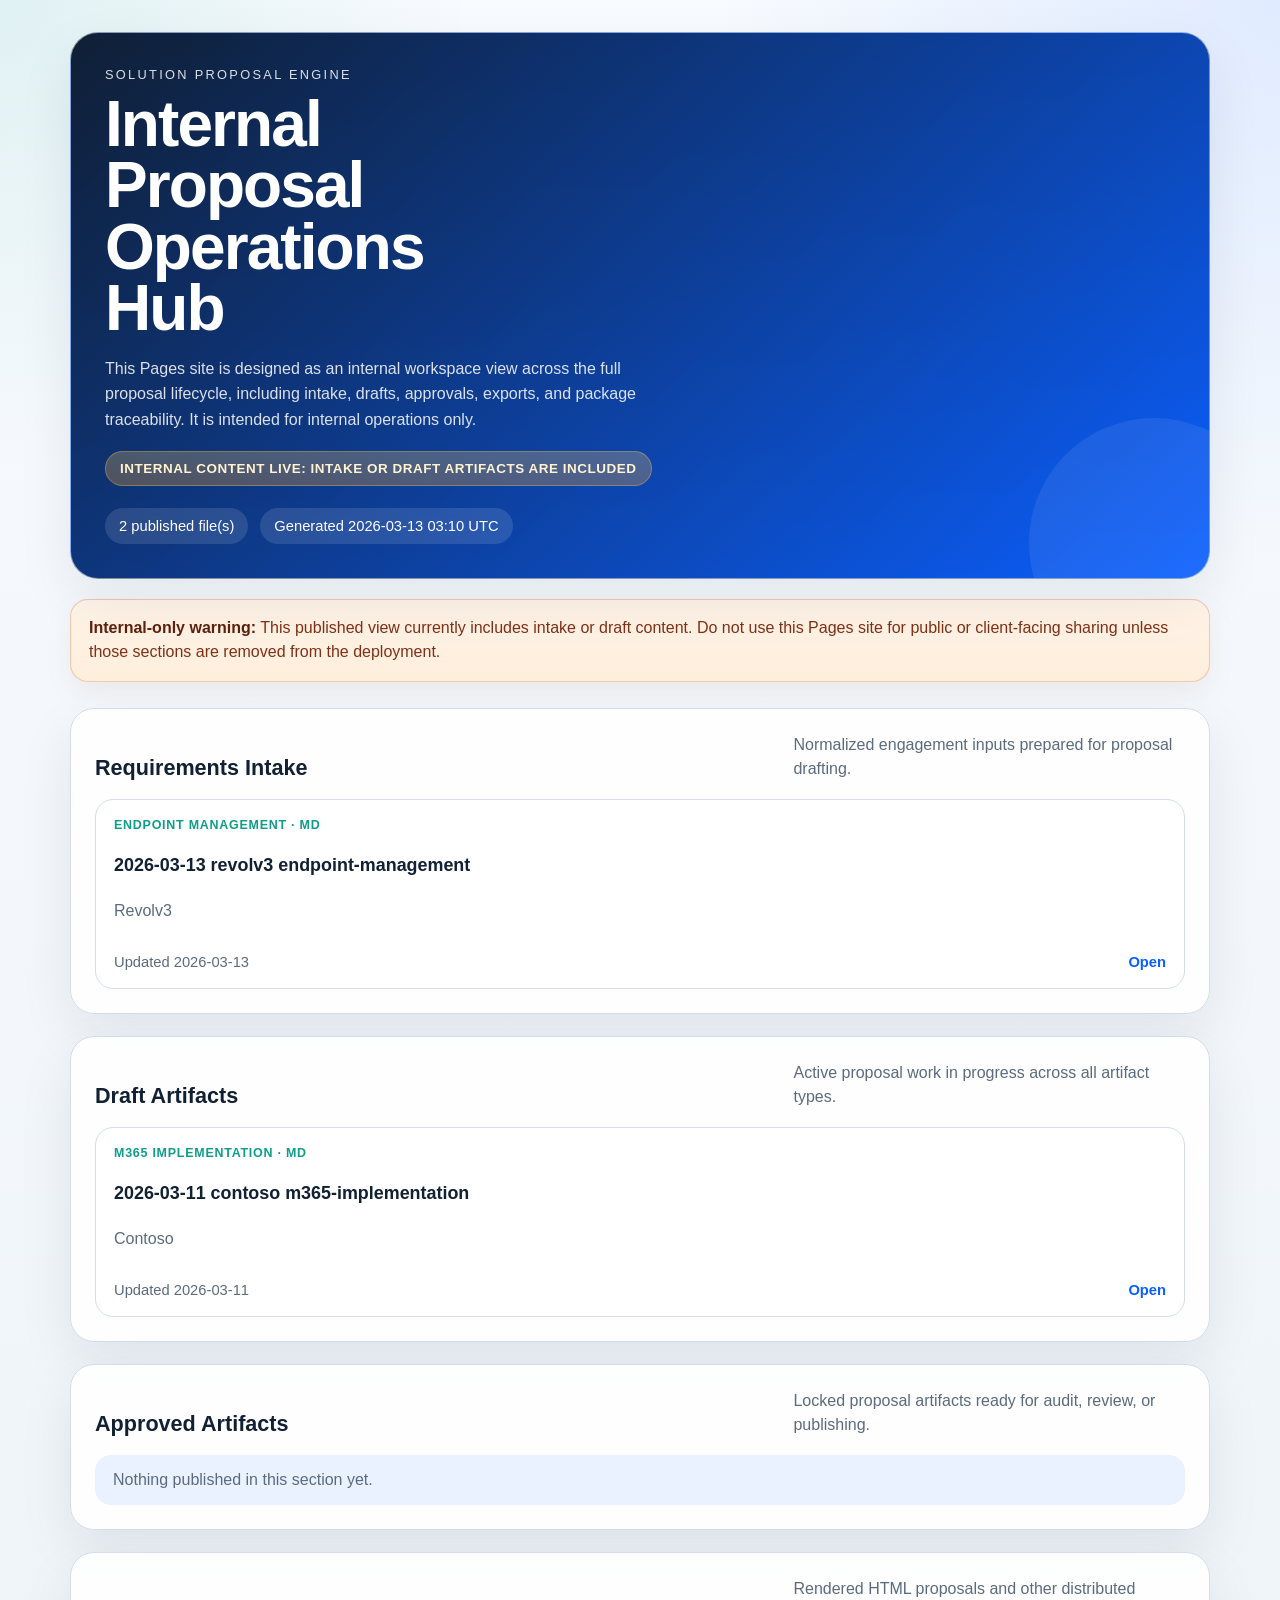
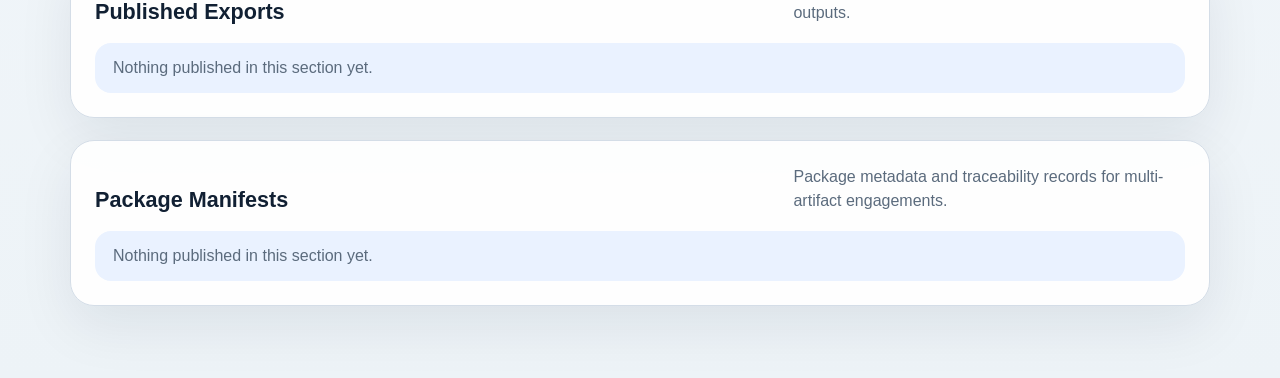
==== .pages-site/index.html @ 819657a5 "Add stronger internal warning to Pages dashboard" ====
<!DOCTYPE html>
<html lang="en">
<head>
  <meta charset="UTF-8">
  <meta name="viewport" content="width=device-width, initial-scale=1.0">
  <meta name="description" content="Client-ready proposal library published from the Solution Proposal Engine workspace.">
    <title>Proposal Operations Hub</title>
  <style>
    :root {
      color-scheme: light;
      --bg: #edf3f7;
      --ink: #112033;
      --muted: #5b6b7d;
      --line: #d4dde7;
      --panel: rgba(255, 255, 255, 0.92);
      --navy: #0f1e33;
      --blue: #0b5fff;
      --teal: #0f9d8a;
      --soft: #eaf2ff;
      --shadow: 0 20px 55px rgba(15, 30, 51, 0.08);
    }
    * {
      box-sizing: border-box;
    }
    body {
      margin: 0;
      font-family: Aptos, "Segoe UI", sans-serif;
      color: var(--ink);
      background:
        radial-gradient(circle at top right, rgba(11, 95, 255, 0.10), transparent 24%),
        radial-gradient(circle at top left, rgba(15, 157, 138, 0.10), transparent 20%),
        linear-gradient(180deg, #f8fbff 0%, var(--bg) 100%);
    }
    .shell {
      max-width: 1180px;
      margin: 0 auto;
      padding: 32px 20px 72px;
    }
    .hero {
      padding: 34px;
      border: 1px solid rgba(255, 255, 255, 0.5);
      border-radius: 28px;
      background:
        linear-gradient(135deg, rgba(15, 30, 51, 0.96), rgba(11, 95, 255, 0.90)),
        linear-gradient(180deg, #12284a 0%, #0b5fff 100%);
      color: white;
      box-shadow: var(--shadow);
      overflow: hidden;
      position: relative;
    }
    .hero::after {
      content: "";
      position: absolute;
      inset: auto -70px -90px auto;
      width: 250px;
      height: 250px;
      border-radius: 50%;
      background: rgba(255, 255, 255, 0.08);
    }
    .eyebrow {
      margin: 0 0 12px;
      font-size: 0.8rem;
      letter-spacing: 0.18em;
      text-transform: uppercase;
      opacity: 0.85;
    }
    h1 {
      margin: 0;
      max-width: 12ch;
      font-size: clamp(2.1rem, 5vw, 4.1rem);
      line-height: 0.96;
      letter-spacing: -0.03em;
    }
    .hero-copy {
      margin: 16px 0 0;
      max-width: 64ch;
      color: rgba(255, 255, 255, 0.85);
      line-height: 1.6;
    }
    .hero-meta {
      display: flex;
      flex-wrap: wrap;
      gap: 12px;
      margin-top: 22px;
    }
    .hero-meta span {
      padding: 10px 14px;
      border-radius: 999px;
      background: rgba(255, 255, 255, 0.12);
      backdrop-filter: blur(8px);
      font-size: 0.92rem;
    }
    .hero-alert {
      display: inline-flex;
      align-items: center;
      margin-top: 18px;
      padding: 9px 14px;
      border-radius: 999px;
      background: linear-gradient(180deg, rgba(255, 209, 102, 0.25), rgba(255, 166, 43, 0.28));
      border: 1px solid rgba(255, 199, 82, 0.32);
      color: #fff3d2;
      font-size: 0.84rem;
      font-weight: 700;
      letter-spacing: 0.04em;
      text-transform: uppercase;
    }
    .section-stack {
      display: grid;
      gap: 22px;
      margin-top: 26px;
    }
    .warning-banner {
      margin-top: 20px;
      padding: 16px 18px;
      border: 1px solid rgba(193, 71, 31, 0.25);
      border-radius: 18px;
      background: linear-gradient(180deg, #fff4e8 0%, #ffeedc 100%);
      color: #7f3117;
      box-shadow: 0 10px 28px rgba(127, 49, 23, 0.08);
      line-height: 1.55;
    }
    .warning-banner strong {
      color: #5e210d;
    }
    .library-section {
      padding: 24px;
      border: 1px solid var(--line);
      border-radius: 24px;
      background: var(--panel);
      box-shadow: var(--shadow);
    }
    .section-heading {
      display: flex;
      justify-content: space-between;
      gap: 20px;
      align-items: end;
      margin-bottom: 18px;
    }
    .section-heading h2 {
      margin: 0;
      font-size: 1.35rem;
    }
    .section-heading p {
      margin: 0;
      max-width: 44ch;
      color: var(--muted);
      line-height: 1.5;
    }
    .artifact-grid {
      display: grid;
      grid-template-columns: repeat(auto-fit, minmax(250px, 1fr));
      gap: 16px;
    }
    .artifact-card {
      padding: 18px;
      border: 1px solid var(--line);
      border-radius: 18px;
      background: white;
      min-height: 190px;
      display: flex;
      flex-direction: column;
      justify-content: space-between;
    }
    .artifact-kicker {
      margin: 0 0 10px;
      color: var(--teal);
      font-size: 0.78rem;
      font-weight: 700;
      letter-spacing: 0.06em;
      text-transform: uppercase;
    }
    .artifact-card h3 {
      margin: 0;
      font-size: 1.12rem;
      line-height: 1.3;
    }
    .artifact-client {
      margin: 10px 0 0;
      color: var(--muted);
      line-height: 1.5;
    }
    .artifact-meta {
      display: flex;
      justify-content: space-between;
      gap: 14px;
      align-items: center;
      margin-top: 20px;
      font-size: 0.92rem;
      color: var(--muted);
    }
    .artifact-meta a {
      color: var(--blue);
      font-weight: 700;
      text-decoration: none;
    }
    .artifact-meta a:hover {
      text-decoration: underline;
    }
    .empty-state {
      margin: 0;
      padding: 16px 18px;
      border-radius: 16px;
      background: var(--soft);
      color: var(--muted);
    }
    @media (max-width: 780px) {
      .hero {
        padding: 26px;
      }
      .section-heading {
        display: block;
      }
      .section-heading p {
        margin-top: 8px;
      }
      .artifact-meta {
        display: block;
      }
      .artifact-meta a {
        display: inline-block;
        margin-top: 8px;
      }
    }
  </style>
</head>
<body>
  <main class="shell">
    <section class="hero">
      <p class="eyebrow">Solution Proposal Engine</p>
      <h1>Internal Proposal Operations Hub</h1>
      <p class="hero-copy">This Pages site is designed as an internal workspace view across the full proposal lifecycle, including intake, drafts, approvals, exports, and package traceability. It is intended for internal operations only.</p>
      <span class="hero-alert">Internal content live: intake or draft artifacts are included</span>
      <div class="hero-meta">
        <span>2 published file(s)</span>
        <span>Generated 2026-03-13 03:10 UTC</span>
      </div>
    </section>
    <section class="warning-banner"><strong>Internal-only warning:</strong> This published view currently includes intake or draft content. Do not use this Pages site for public or client-facing sharing unless those sections are removed from the deployment.</section>
    <div class="section-stack">
      <section class="library-section"><div class="section-heading"><h2>Requirements Intake</h2><p>Normalized engagement inputs prepared for proposal drafting.</p></div><div class="artifact-grid"><article class="artifact-card"><p class="artifact-kicker">Endpoint Management · MD</p><h3>2026-03-13 revolv3 endpoint-management</h3><p class="artifact-client">Revolv3</p><div class="artifact-meta"><span>Updated 2026-03-13</span><a href="intake/2026-03-13_revolv3_endpoint-management_requirements.md">Open</a></div></article></div></section><section class="library-section"><div class="section-heading"><h2>Draft Artifacts</h2><p>Active proposal work in progress across all artifact types.</p></div><div class="artifact-grid"><article class="artifact-card"><p class="artifact-kicker">M365 Implementation · MD</p><h3>2026-03-11 contoso m365-implementation</h3><p class="artifact-client">Contoso</p><div class="artifact-meta"><span>Updated 2026-03-11</span><a href="drafts/proposals/2026-03-11_contoso_m365-implementation_proposal_draft.md">Open</a></div></article></div></section><section class="library-section"><div class="section-heading"><h2>Approved Artifacts</h2><p>Locked proposal artifacts ready for audit, review, or publishing.</p></div><div class="artifact-grid"><p class="empty-state">Nothing published in this section yet.</p></div></section><section class="library-section"><div class="section-heading"><h2>Published Exports</h2><p>Rendered HTML proposals and other distributed outputs.</p></div><div class="artifact-grid"><p class="empty-state">Nothing published in this section yet.</p></div></section><section class="library-section"><div class="section-heading"><h2>Package Manifests</h2><p>Package metadata and traceability records for multi-artifact engagements.</p></div><div class="artifact-grid"><p class="empty-state">Nothing published in this section yet.</p></div></section>
    </div>
  </main>
</body>
</html>
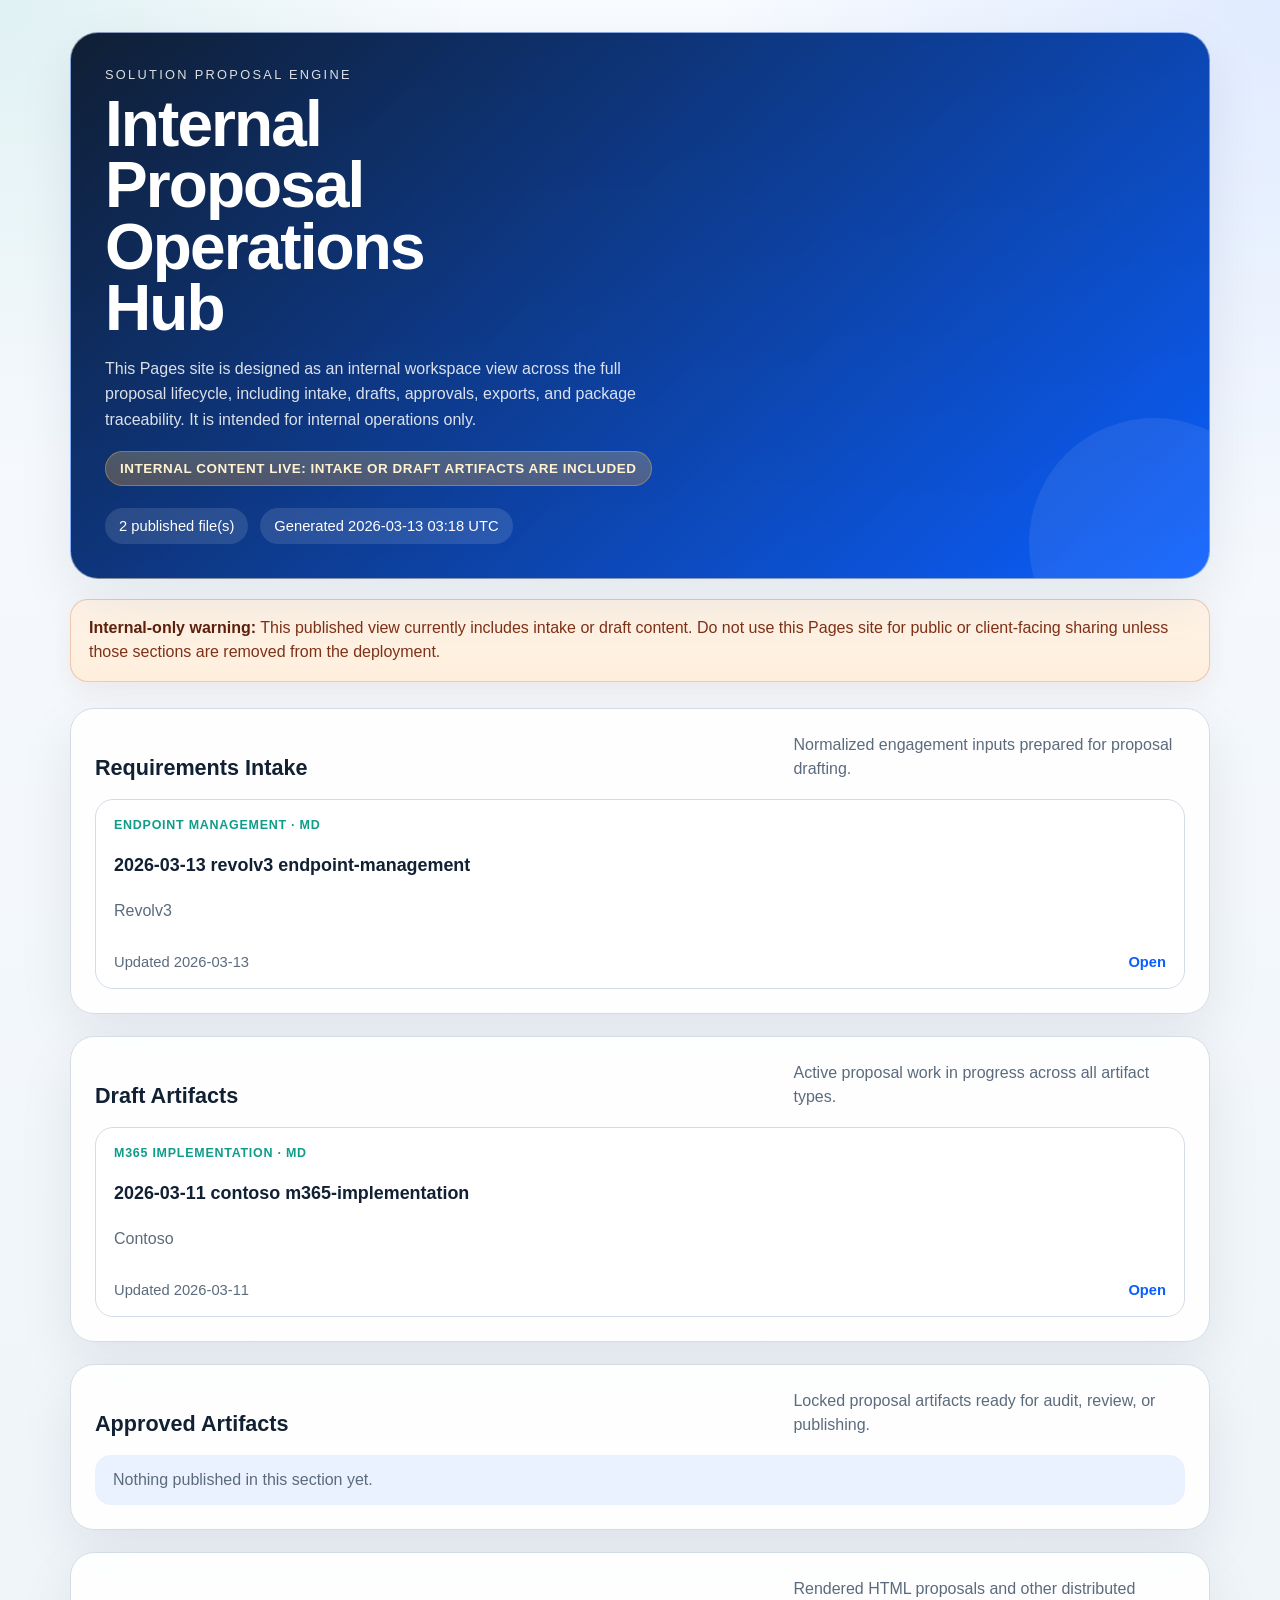
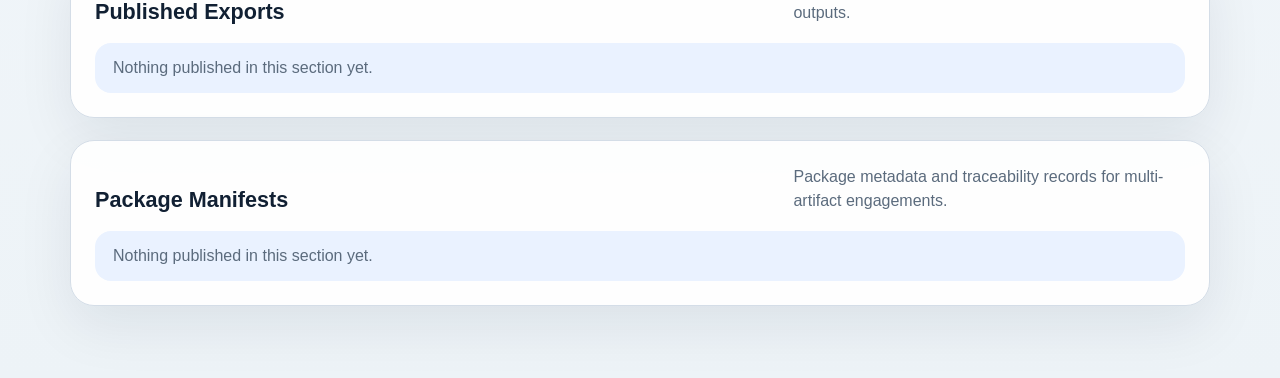
==== commit 564a5571: "Render markdown artifacts as HTML in Pages dashboard" ====
--- a/.pages-site/index.html
+++ b/.pages-site/index.html
@@ -232,12 +232,12 @@
       <span class="hero-alert">Internal content live: intake or draft artifacts are included</span>
       <div class="hero-meta">
         <span>2 published file(s)</span>
-        <span>Generated 2026-03-13 03:10 UTC</span>
+        <span>Generated 2026-03-13 03:18 UTC</span>
       </div>
     </section>
     <section class="warning-banner"><strong>Internal-only warning:</strong> This published view currently includes intake or draft content. Do not use this Pages site for public or client-facing sharing unless those sections are removed from the deployment.</section>
     <div class="section-stack">
-      <section class="library-section"><div class="section-heading"><h2>Requirements Intake</h2><p>Normalized engagement inputs prepared for proposal drafting.</p></div><div class="artifact-grid"><article class="artifact-card"><p class="artifact-kicker">Endpoint Management · MD</p><h3>2026-03-13 revolv3 endpoint-management</h3><p class="artifact-client">Revolv3</p><div class="artifact-meta"><span>Updated 2026-03-13</span><a href="intake/2026-03-13_revolv3_endpoint-management_requirements.md">Open</a></div></article></div></section><section class="library-section"><div class="section-heading"><h2>Draft Artifacts</h2><p>Active proposal work in progress across all artifact types.</p></div><div class="artifact-grid"><article class="artifact-card"><p class="artifact-kicker">M365 Implementation · MD</p><h3>2026-03-11 contoso m365-implementation</h3><p class="artifact-client">Contoso</p><div class="artifact-meta"><span>Updated 2026-03-11</span><a href="drafts/proposals/2026-03-11_contoso_m365-implementation_proposal_draft.md">Open</a></div></article></div></section><section class="library-section"><div class="section-heading"><h2>Approved Artifacts</h2><p>Locked proposal artifacts ready for audit, review, or publishing.</p></div><div class="artifact-grid"><p class="empty-state">Nothing published in this section yet.</p></div></section><section class="library-section"><div class="section-heading"><h2>Published Exports</h2><p>Rendered HTML proposals and other distributed outputs.</p></div><div class="artifact-grid"><p class="empty-state">Nothing published in this section yet.</p></div></section><section class="library-section"><div class="section-heading"><h2>Package Manifests</h2><p>Package metadata and traceability records for multi-artifact engagements.</p></div><div class="artifact-grid"><p class="empty-state">Nothing published in this section yet.</p></div></section>
+      <section class="library-section"><div class="section-heading"><h2>Requirements Intake</h2><p>Normalized engagement inputs prepared for proposal drafting.</p></div><div class="artifact-grid"><article class="artifact-card"><p class="artifact-kicker">Endpoint Management · MD</p><h3>2026-03-13 revolv3 endpoint-management</h3><p class="artifact-client">Revolv3</p><div class="artifact-meta"><span>Updated 2026-03-13</span><a href="intake/2026-03-13_revolv3_endpoint-management_requirements.html">Open</a></div></article></div></section><section class="library-section"><div class="section-heading"><h2>Draft Artifacts</h2><p>Active proposal work in progress across all artifact types.</p></div><div class="artifact-grid"><article class="artifact-card"><p class="artifact-kicker">M365 Implementation · MD</p><h3>2026-03-11 contoso m365-implementation</h3><p class="artifact-client">Contoso</p><div class="artifact-meta"><span>Updated 2026-03-11</span><a href="drafts/proposals/2026-03-11_contoso_m365-implementation_proposal_draft.html">Open</a></div></article></div></section><section class="library-section"><div class="section-heading"><h2>Approved Artifacts</h2><p>Locked proposal artifacts ready for audit, review, or publishing.</p></div><div class="artifact-grid"><p class="empty-state">Nothing published in this section yet.</p></div></section><section class="library-section"><div class="section-heading"><h2>Published Exports</h2><p>Rendered HTML proposals and other distributed outputs.</p></div><div class="artifact-grid"><p class="empty-state">Nothing published in this section yet.</p></div></section><section class="library-section"><div class="section-heading"><h2>Package Manifests</h2><p>Package metadata and traceability records for multi-artifact engagements.</p></div><div class="artifact-grid"><p class="empty-state">Nothing published in this section yet.</p></div></section>
     </div>
   </main>
 </body>
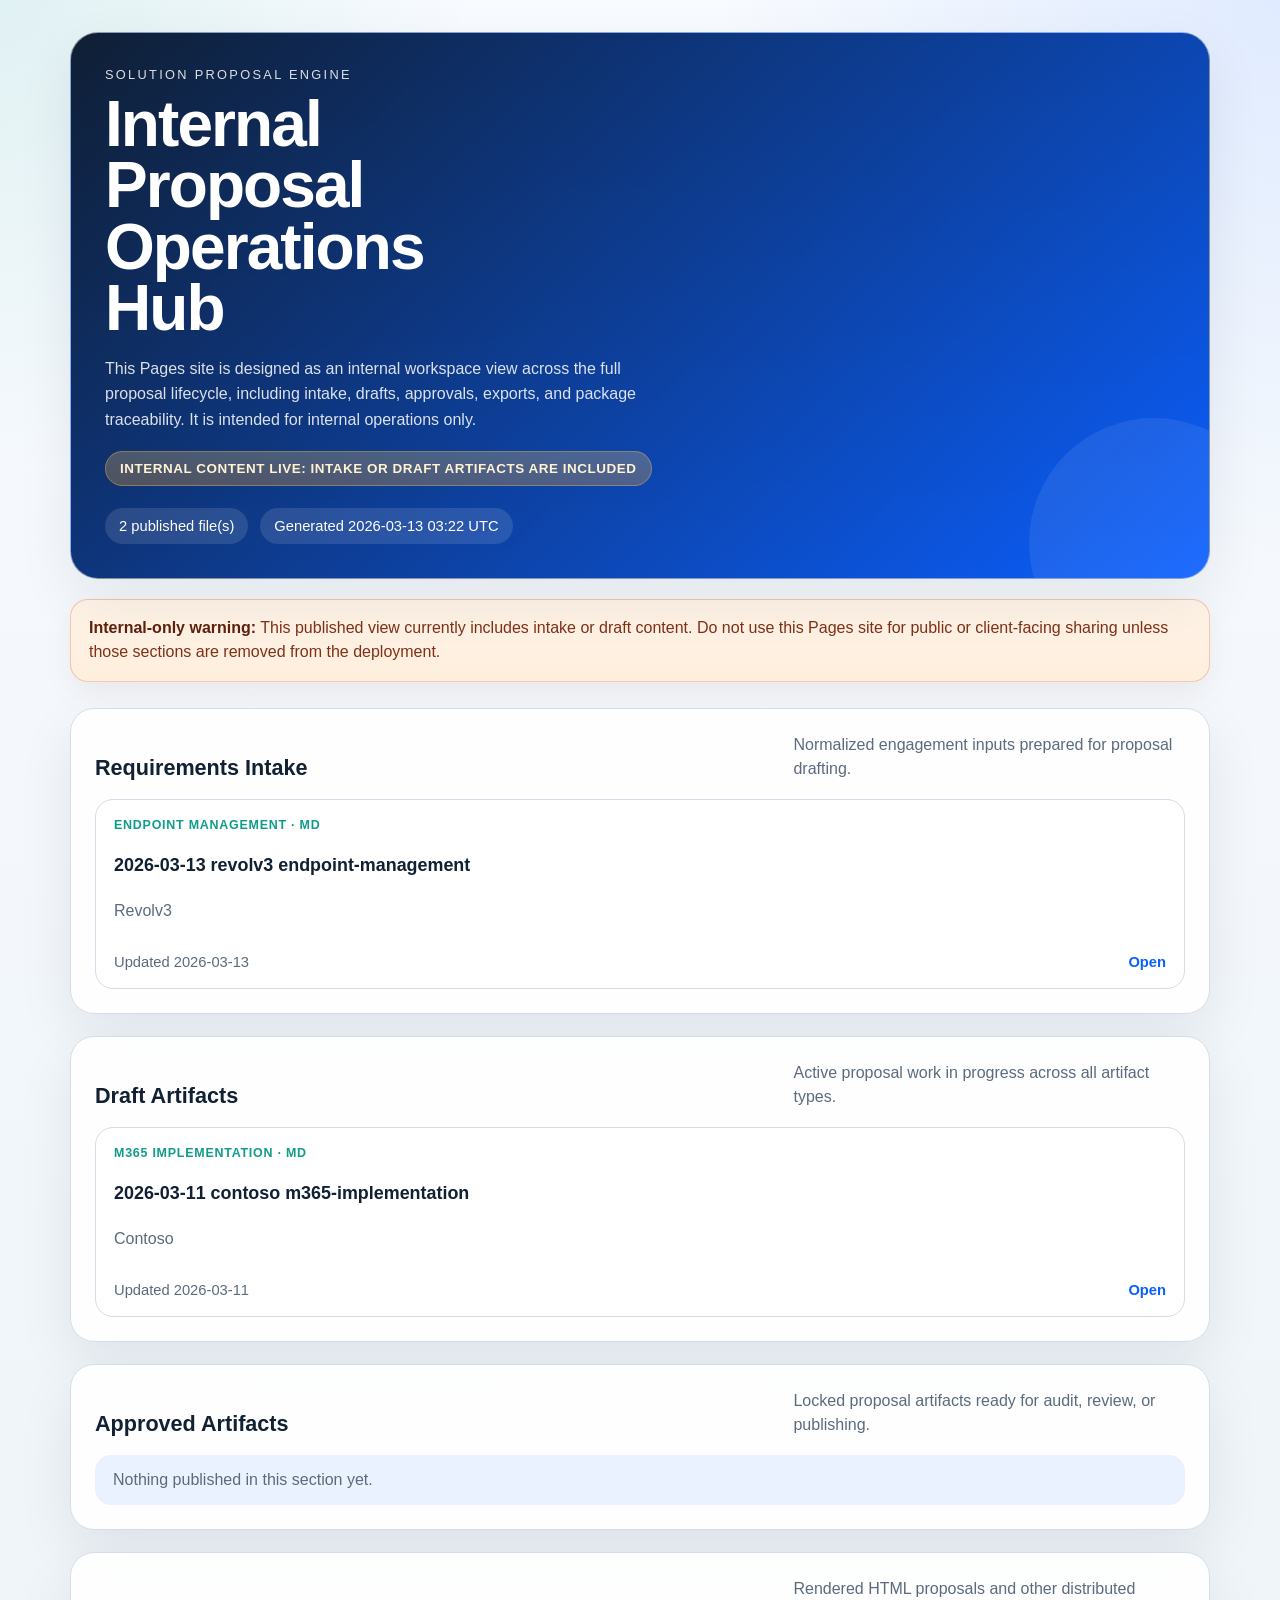
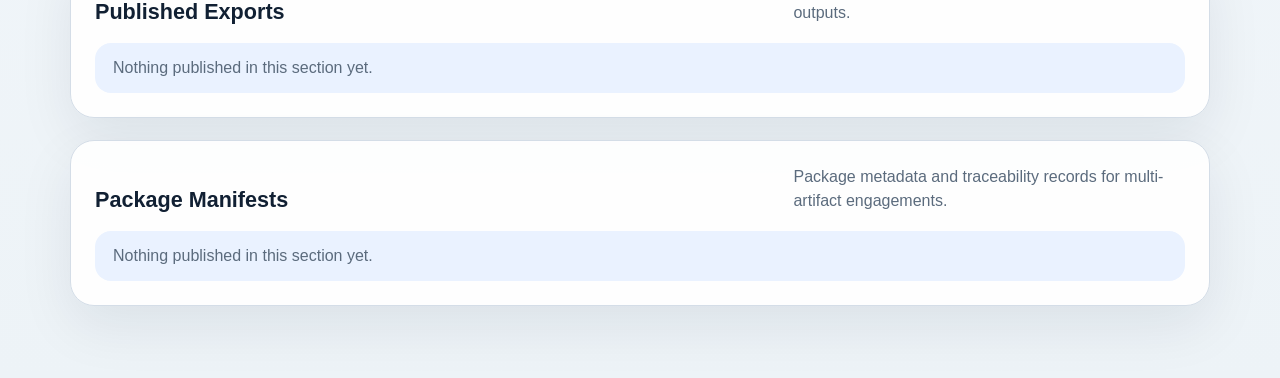
==== commit 5896be9f: "Exclude raw markdown from Pages bundle" ====
--- a/.pages-site/index.html
+++ b/.pages-site/index.html
@@ -232,7 +232,7 @@
       <span class="hero-alert">Internal content live: intake or draft artifacts are included</span>
       <div class="hero-meta">
         <span>2 published file(s)</span>
-        <span>Generated 2026-03-13 03:18 UTC</span>
+        <span>Generated 2026-03-13 03:22 UTC</span>
       </div>
     </section>
     <section class="warning-banner"><strong>Internal-only warning:</strong> This published view currently includes intake or draft content. Do not use this Pages site for public or client-facing sharing unless those sections are removed from the deployment.</section>
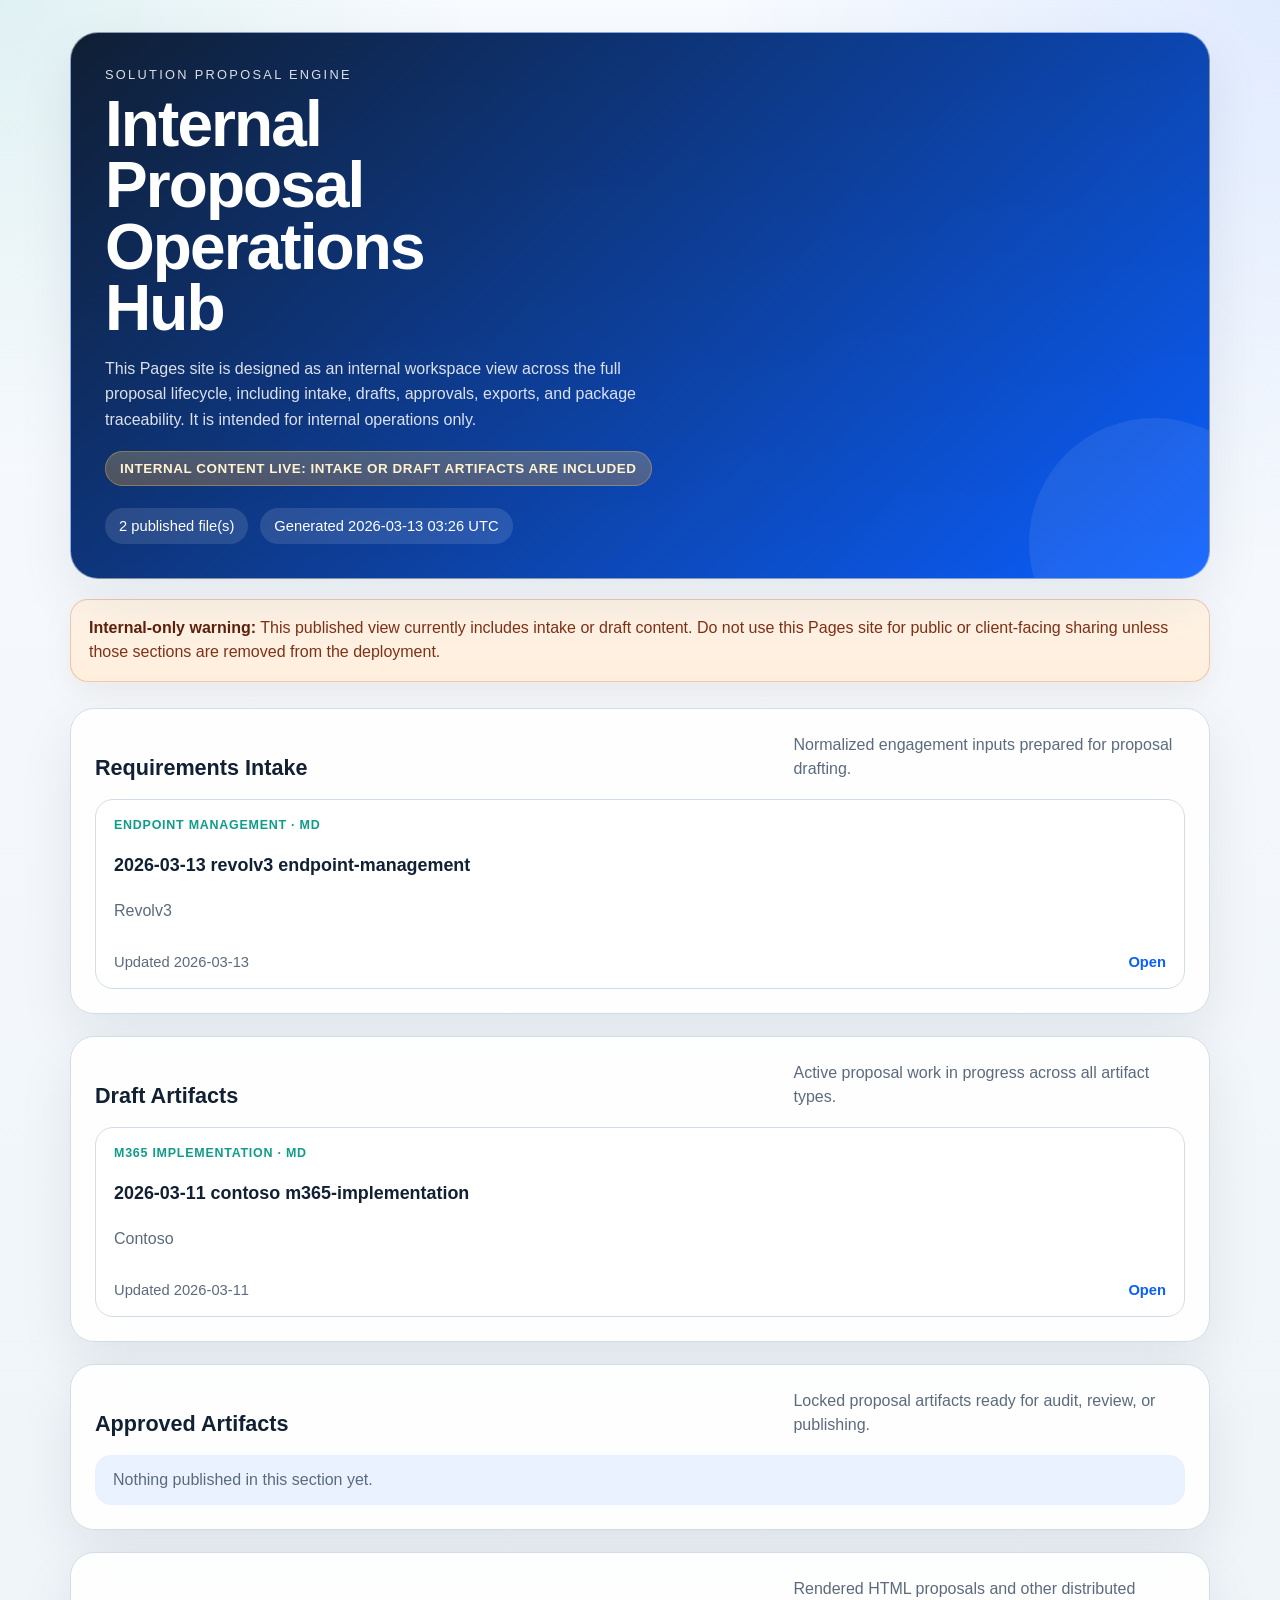
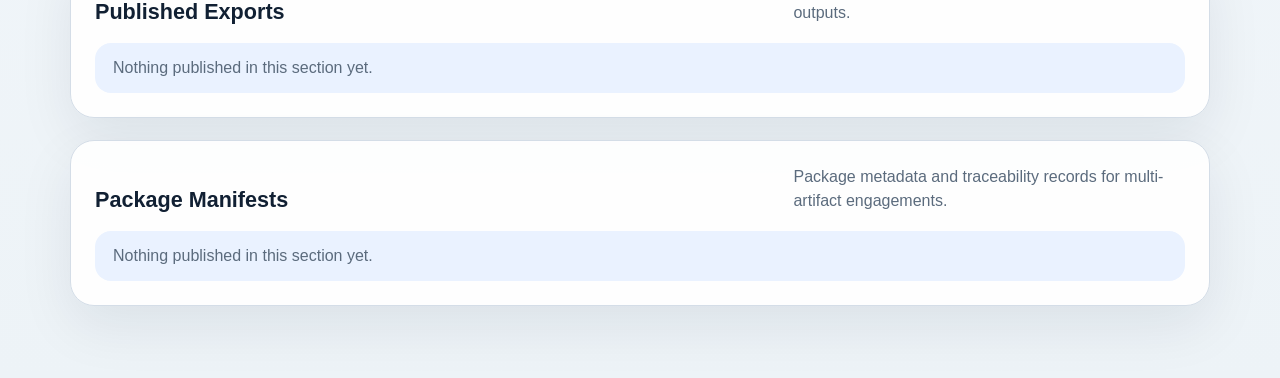
==== commit c3c1b784: "Refresh generated Pages index" ====
--- a/.pages-site/index.html
+++ b/.pages-site/index.html
@@ -232,7 +232,7 @@
       <span class="hero-alert">Internal content live: intake or draft artifacts are included</span>
       <div class="hero-meta">
         <span>2 published file(s)</span>
-        <span>Generated 2026-03-13 03:22 UTC</span>
+        <span>Generated 2026-03-13 03:26 UTC</span>
       </div>
     </section>
     <section class="warning-banner"><strong>Internal-only warning:</strong> This published view currently includes intake or draft content. Do not use this Pages site for public or client-facing sharing unless those sections are removed from the deployment.</section>
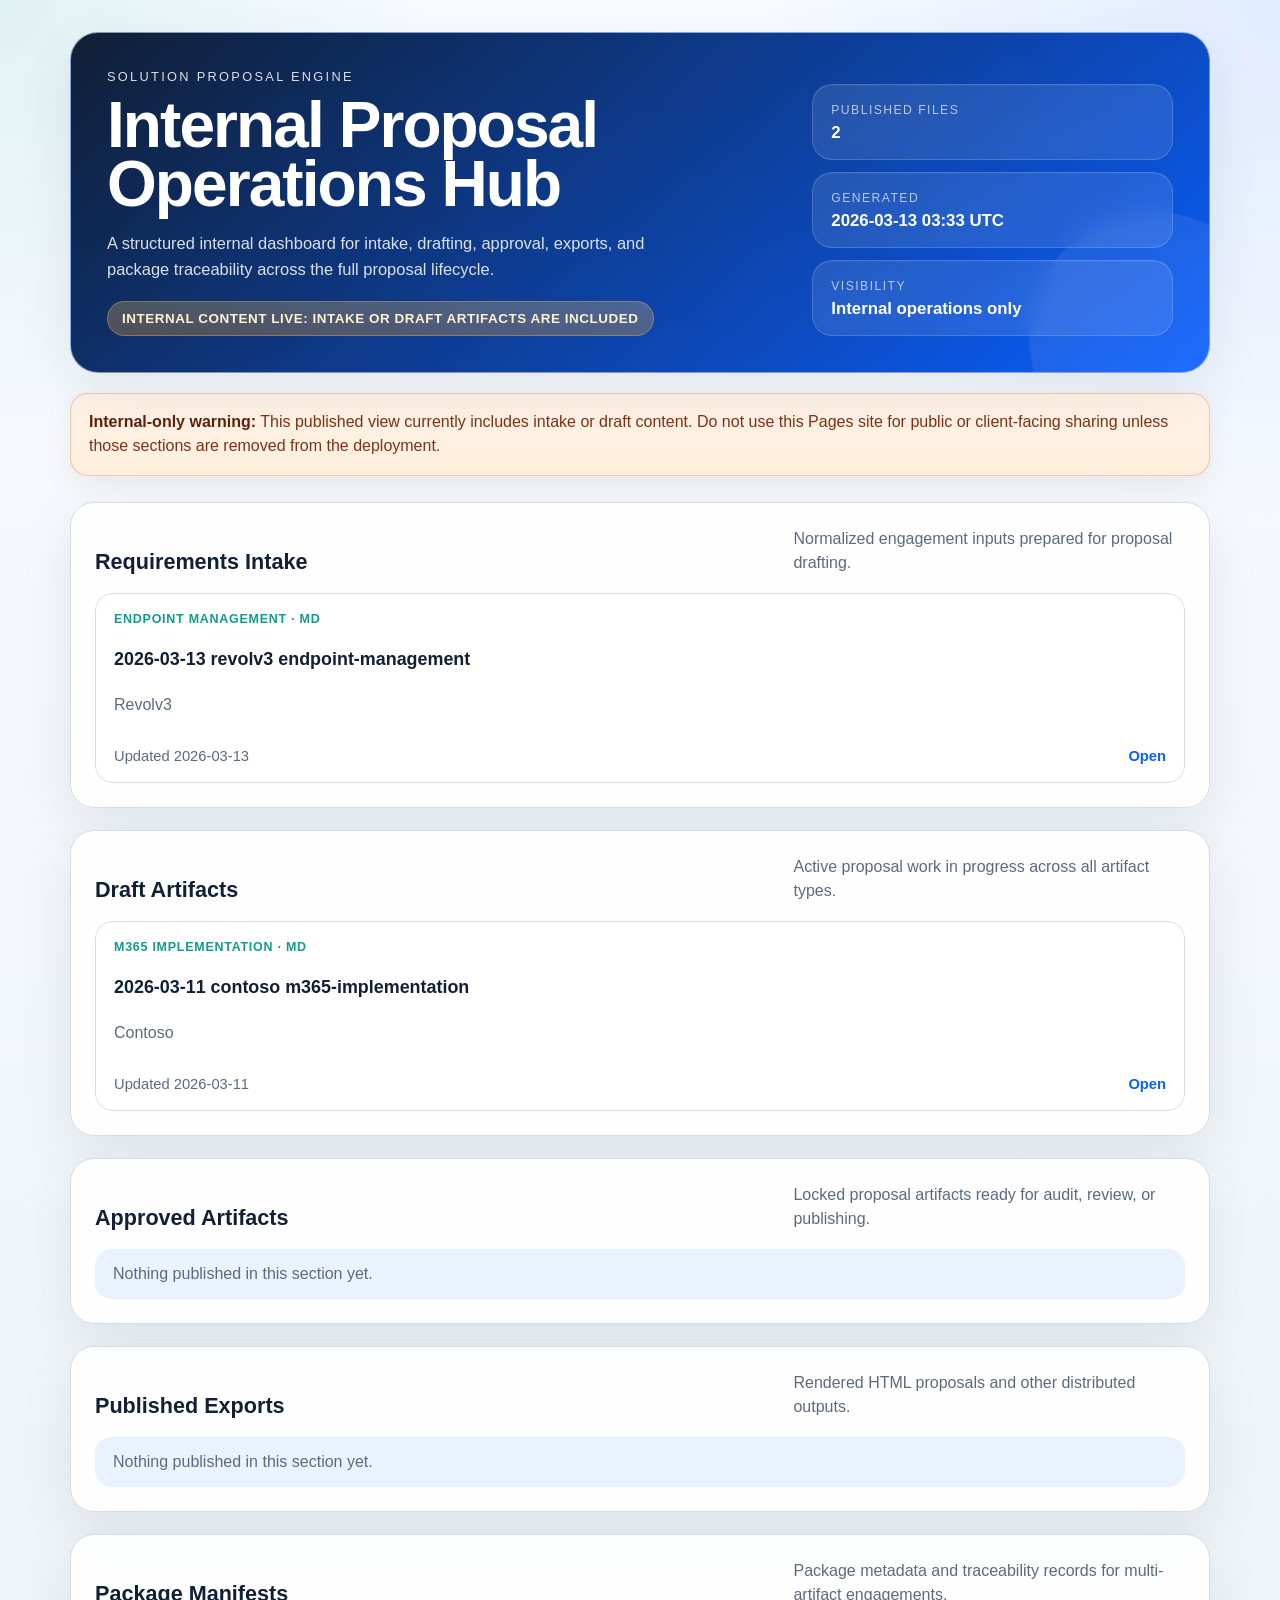
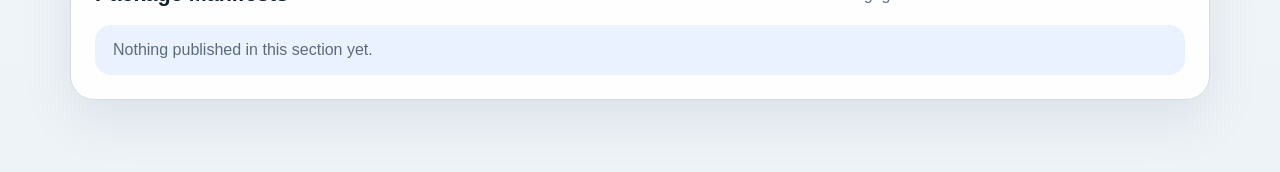
==== commit dbe828c6: "Refine Pages dashboard hero layout" ====
--- a/.pages-site/index.html
+++ b/.pages-site/index.html
@@ -37,7 +37,7 @@
       padding: 32px 20px 72px;
     }
     .hero {
-      padding: 34px;
+      padding: 36px;
       border: 1px solid rgba(255, 255, 255, 0.5);
       border-radius: 28px;
       background:
@@ -48,6 +48,17 @@
       overflow: hidden;
       position: relative;
     }
+    .hero-grid {
+      display: grid;
+      grid-template-columns: minmax(0, 1.7fr) minmax(280px, 0.9fr);
+      gap: 24px;
+      align-items: end;
+      position: relative;
+      z-index: 1;
+    }
+    .hero-main {
+      max-width: 78ch;
+    }
     .hero::after {
       content: "";
       position: absolute;
@@ -66,29 +77,42 @@
     }
     h1 {
       margin: 0;
-      max-width: 12ch;
-      font-size: clamp(2.1rem, 5vw, 4.1rem);
-      line-height: 0.96;
+      max-width: 18ch;
+      font-size: clamp(2.4rem, 5vw, 4.6rem);
+      line-height: 0.92;
       letter-spacing: -0.03em;
     }
     .hero-copy {
       margin: 16px 0 0;
-      max-width: 64ch;
+      max-width: 60ch;
       color: rgba(255, 255, 255, 0.85);
       line-height: 1.6;
-    }
-    .hero-meta {
-      display: flex;
-      flex-wrap: wrap;
+      font-size: 1.03rem;
+    }
+    .hero-side {
+      display: grid;
       gap: 12px;
-      margin-top: 22px;
-    }
-    .hero-meta span {
-      padding: 10px 14px;
-      border-radius: 999px;
-      background: rgba(255, 255, 255, 0.12);
-      backdrop-filter: blur(8px);
-      font-size: 0.92rem;
+    }
+    .hero-panel {
+      padding: 18px 18px 16px;
+      border-radius: 20px;
+      background: rgba(255, 255, 255, 0.10);
+      border: 1px solid rgba(255, 255, 255, 0.16);
+      backdrop-filter: blur(10px);
+      box-shadow: inset 0 1px 0 rgba(255, 255, 255, 0.06);
+    }
+    .hero-panel-label {
+      margin: 0 0 6px;
+      font-size: 0.76rem;
+      text-transform: uppercase;
+      letter-spacing: 0.12em;
+      color: rgba(255, 255, 255, 0.68);
+    }
+    .hero-panel-value {
+      margin: 0;
+      font-size: 1.05rem;
+      font-weight: 700;
+      color: #ffffff;
     }
     .hero-alert {
       display: inline-flex;
@@ -207,6 +231,12 @@
       .hero {
         padding: 26px;
       }
+      .hero-grid {
+        grid-template-columns: 1fr;
+      }
+      .hero-main {
+        max-width: none;
+      }
       .section-heading {
         display: block;
       }
@@ -226,13 +256,27 @@
 <body>
   <main class="shell">
     <section class="hero">
-      <p class="eyebrow">Solution Proposal Engine</p>
-      <h1>Internal Proposal Operations Hub</h1>
-      <p class="hero-copy">This Pages site is designed as an internal workspace view across the full proposal lifecycle, including intake, drafts, approvals, exports, and package traceability. It is intended for internal operations only.</p>
-      <span class="hero-alert">Internal content live: intake or draft artifacts are included</span>
-      <div class="hero-meta">
-        <span>2 published file(s)</span>
-        <span>Generated 2026-03-13 03:26 UTC</span>
+      <div class="hero-grid">
+        <div class="hero-main">
+          <p class="eyebrow">Solution Proposal Engine</p>
+          <h1>Internal Proposal Operations Hub</h1>
+          <p class="hero-copy">A structured internal dashboard for intake, drafting, approval, exports, and package traceability across the full proposal lifecycle.</p>
+          <span class="hero-alert">Internal content live: intake or draft artifacts are included</span>
+        </div>
+        <div class="hero-side">
+          <div class="hero-panel">
+            <p class="hero-panel-label">Published Files</p>
+            <p class="hero-panel-value">2</p>
+          </div>
+          <div class="hero-panel">
+            <p class="hero-panel-label">Generated</p>
+            <p class="hero-panel-value">2026-03-13 03:33 UTC</p>
+          </div>
+          <div class="hero-panel">
+            <p class="hero-panel-label">Visibility</p>
+            <p class="hero-panel-value">Internal operations only</p>
+          </div>
+        </div>
       </div>
     </section>
     <section class="warning-banner"><strong>Internal-only warning:</strong> This published view currently includes intake or draft content. Do not use this Pages site for public or client-facing sharing unless those sections are removed from the deployment.</section>
